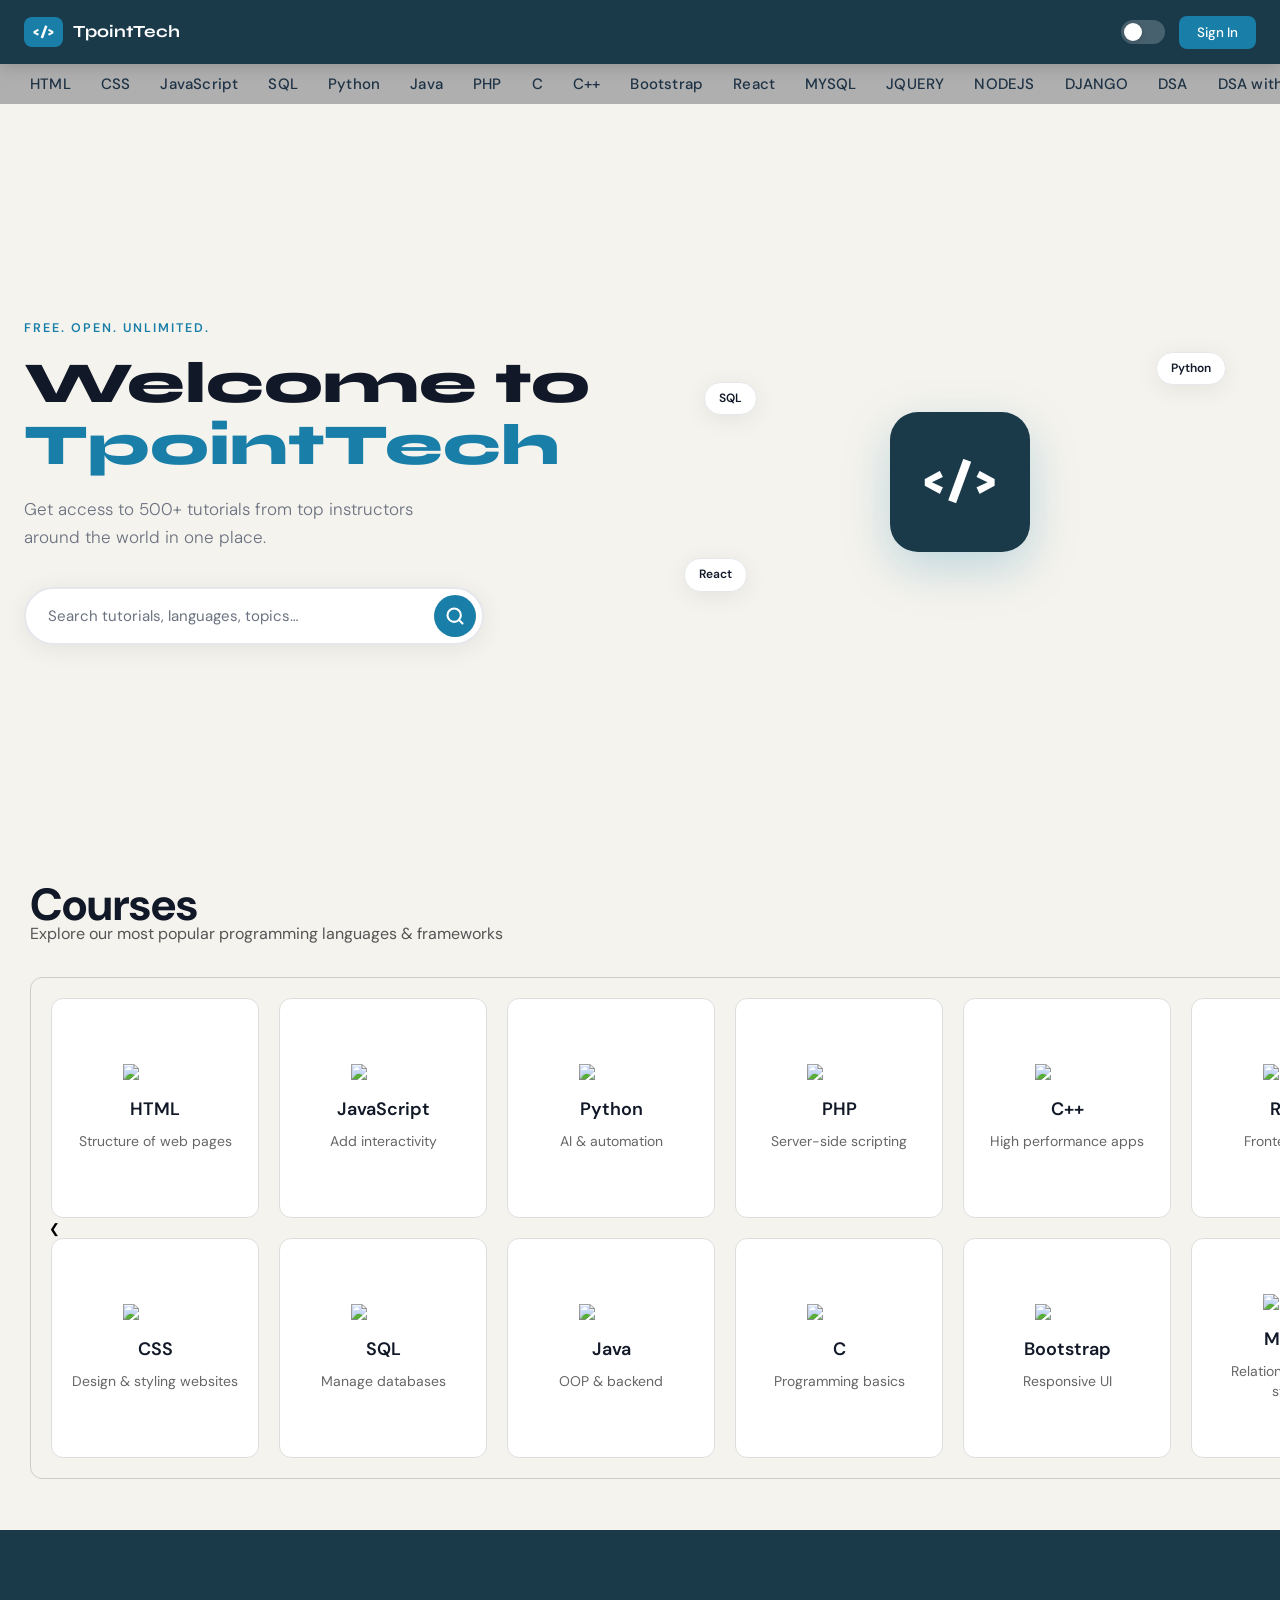
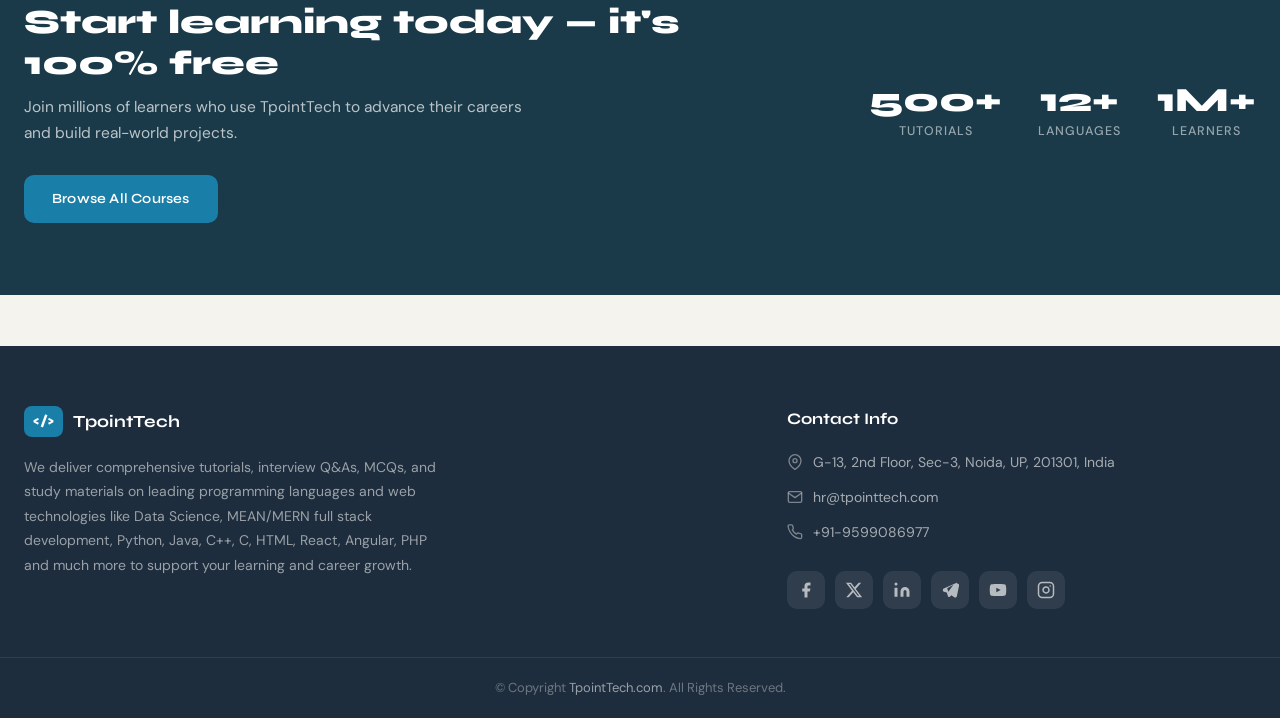
==== index.html @ fef92a85 "Add files via upload" ====
<!DOCTYPE html>
<html lang="en">
<head>
  <meta charset="UTF-8" />
  <meta name="viewport" content="width=device-width, initial-scale=1.0"/>
  <title>TpointTech — Learn to Code</title>
  <link rel="stylesheet" href="style.css" />
  <link href="https://fonts.googleapis.com/css2?family=Syne:wght@400;600;700;800&family=DM+Sans:ital,wght@0,300;0,400;0,500;1,300&display=swap" rel="stylesheet"/>
</head>
<body>

  <!-- ───────────────── NAVBAR ───────────────── -->
  <header class="navbar">
    <nav class="nav-inner">
      <div class="nav-logo">
        <span class="logo-icon">&lt;/&gt;</span>
        <span class="logo-text">TpointTech</span>
      </div>

      

      <div class="nav-right">
        <label class="theme-toggle" title="Toggle dark mode">
          <input type="checkbox" id="themeToggle" />
          <span class="toggle-track">
            <span class="toggle-thumb"></span>
          </span>
        </label>
        <button class="nav-btnn">Sign In</button>
      </div>
    </nav>
  </header>

  <ul class="nav-topics">
        <li><a href="#">HTML</a></li>
        <li><a href="#">CSS</a></li>
        <li><a href="#">JavaScript</a></li>
        <li><a href="#">SQL</a></li>
        <li><a href="#">Python</a></li>
        <li><a href="#">Java</a></li>
        <li><a href="#">PHP</a></li>
        <li><a href="#">C</a></li>
        <li><a href="#">C++</a></li>
        <li><a href="#">Bootstrap</a></li>
        <li><a href="#">React</a></li>
        <li><a href="#">MYSQL</a></li>
        <li><a href="#">JQUERY</a></li>
        <li><a href="#">NODEJS</a></li>
        <li><a href="#">DJANGO</a></li>
        <li><a href="#">DSA</a></li>
        <li><a href="#">DSA with c++ </a></li>
        <li><a href="#">DSA with Java  </a></li>
        <li><a href="#">MONGODB</a></li>
        <li><a href="#">NextJs</a></li>
        <li><a href="#">Angular</a></li>
      </ul>



         
  <!-- ───────────────── HERO ───────────────── -->
  <section class="hero">
    <div class="hero-content">
      <p class="hero-eyebrow">Free. Open. Unlimited.</p>
      <h1 class="hero-title">Welcome to <span class="accent">TpointTech</span></h1>
      <p class="hero-subtitle">Get access to 500+ tutorials from top instructors around the world in one place.</p>

      <form class="search-bar" onsubmit="return false;">
        <input type="text" placeholder="Search tutorials, languages, topics…" />
        <button type="submit">
          <svg xmlns="http://www.w3.org/2000/svg" width="20" height="20" viewBox="0 0 24 24" fill="none"
            stroke="currentColor" stroke-width="2.5" stroke-linecap="round" stroke-linejoin="round">
            <circle cx="11" cy="11" r="8"/><line x1="21" y1="21" x2="16.65" y2="16.65"/>
          </svg>
        </button>
      </form>
    </div>

    <div class="hero-visual">
      <div class="code-badge">
        <span>&lt;/&gt;</span>
      </div>
      <div class="floating-tag tag-1">Python</div>
      <div class="floating-tag tag-2">React</div>
      <div class="floating-tag tag-3">SQL</div>
      <div class="blob"></div>
    </div>
  </section>


<section class="courses-section">

  <div class="left-content">
    <h1>Courses</h1>
    <p>Explore our most popular programming languages & frameworks</p>
  </div>

  <div class="courses-container">

    <button class="nav-btn left" onclick="slideLeft()">❮</button>

    <div class="courses-wrapper" id="slider">

      <!-- CARD -->
      <div class="course-card">
        <img src="https://cdn-icons-png.flaticon.com/512/732/732212.png">
        <h3>HTML</h3>
        <p>Structure of web pages</p>
      </div>

        <!-- CSS -->
      <div class="course-card">
        <img src="https://cdn.jsdelivr.net/gh/devicons/devicon/icons/css3/css3-original.svg">
        <h3>CSS</h3>
        <p>Design & styling websites</p>
      </div>

      <!-- JavaScript -->
      <div class="course-card">
        <img src="https://cdn.jsdelivr.net/gh/devicons/devicon/icons/javascript/javascript-original.svg">
        <h3>JavaScript</h3>
        <p>Add interactivity</p>
      </div>

      <!-- SQL -->
      <div class="course-card">
        <img src="https://cdn.jsdelivr.net/gh/devicons/devicon/icons/mysql/mysql-original.svg">
        <h3>SQL</h3>
        <p>Manage databases</p>
      </div>

      <!-- Python -->
      <div class="course-card">
        <img src="https://cdn.jsdelivr.net/gh/devicons/devicon/icons/python/python-original.svg">
        <h3>Python</h3>
        <p>AI & automation</p>
      </div>

      <!-- Java -->
      <div class="course-card">
        <img src="https://cdn.jsdelivr.net/gh/devicons/devicon/icons/java/java-original.svg">
        <h3>Java</h3>
        <p>OOP & backend</p>
      </div>

      <!-- PHP -->
      <div class="course-card">
        <img src="https://cdn.jsdelivr.net/gh/devicons/devicon/icons/php/php-original.svg">
        <h3>PHP</h3>
        <p>Server-side scripting</p>
      </div>

      <!-- C -->
      <div class="course-card">
        <img src="https://cdn.jsdelivr.net/gh/devicons/devicon/icons/c/c-original.svg">
        <h3>C</h3>
        <p>Programming basics</p>
      </div>

      <!-- C++ -->
      <div class="course-card">
        <img src="https://cdn.jsdelivr.net/gh/devicons/devicon/icons/cplusplus/cplusplus-original.svg">
        <h3>C++</h3>
        <p>High performance apps</p>
      </div>

      <!-- Bootstrap -->
      <div class="course-card">
        <img src="https://cdn.jsdelivr.net/gh/devicons/devicon/icons/bootstrap/bootstrap-original.svg">
        <h3>Bootstrap</h3>
        <p>Responsive UI</p>
      </div>

      <!-- React -->
      <div class="course-card">
        <img src="https://cdn.jsdelivr.net/gh/devicons/devicon/icons/react/react-original.svg">
        <h3>React</h3>
        <p>Frontend library</p>
      </div>

      <!-- MySQL -->
      <div class="course-card">
        <img src="https://cdn.jsdelivr.net/gh/devicons/devicon/icons/mysql/mysql-original.svg">
        <h3>MySQL</h3>
        <p>Relational database system</p>
      </div>

      <!-- jQuery -->
      <div class="course-card">
        <img src="https://cdn.jsdelivr.net/gh/devicons/devicon/icons/jquery/jquery-original.svg">
        <h3>jQuery</h3>
        <p>Simplify JavaScript tasks</p>
      </div>

      <!-- NodeJS -->
      <div class="course-card">
        <img src="https://cdn.jsdelivr.net/gh/devicons/devicon/icons/nodejs/nodejs-original.svg">
        <h3>NodeJS</h3>
        <p>Backend JavaScript runtime</p>
      </div>

      <!-- Django -->
      <div class="course-card">
        <img src="https://cdn.jsdelivr.net/gh/devicons/devicon/icons/django/django-plain.svg">
        <h3>Django</h3>
        <p>Python web framework</p>
      </div>

      <!-- DSA -->
      <div class="course-card">
        <img src="https://cdn-icons-png.flaticon.com/512/2103/2103633.png">
        <h3>DSA</h3>
        <p>Data structures & algorithms</p>
      </div>

      <!-- DSA C++ -->
      <div class="course-card">
        <img src="https://cdn.jsdelivr.net/gh/devicons/devicon/icons/cplusplus/cplusplus-original.svg">
        <h3>DSA with C++</h3>
        <p>DSA using C++</p>
      </div>

      <!-- DSA Java -->
      <div class="course-card">
        <img src="https://cdn.jsdelivr.net/gh/devicons/devicon/icons/java/java-original.svg">
        <h3>DSA with Java</h3>
        <p>DSA using Java</p>
      </div>

      <!-- MongoDB -->
      <div class="course-card">
        <img src="https://cdn.jsdelivr.net/gh/devicons/devicon/icons/mongodb/mongodb-original.svg">
        <h3>MongoDB</h3>
        <p>NoSQL database</p>
      </div>

      <!-- NextJS -->
      <div class="course-card">
        <img src="https://cdn.jsdelivr.net/gh/devicons/devicon/icons/nextjs/nextjs-original.svg">
        <h3>NextJS</h3>
        <p>React fullstack framework</p>
      </div>

      <!-- Angular -->
      <div class="course-card">
        <img src="https://cdn.jsdelivr.net/gh/devicons/devicon/icons/angularjs/angularjs-original.svg">
        <h3>Angular</h3>
        <p>Frontend web framework</p>
      </div>

    </div>

    <button class="nav-btn right" onclick="slideRight()">❯</button>

  </div>
</section>
  <br><br>
 <!-- ───────────────── BANNER ───────────────── -->
  <section class="banner">
    <div class="banner-inner">
      <div class="banner-text">
        <h2>Start learning today — it's 100% free</h2>
        <p>Join millions of learners who use TpointTech to advance their careers and build real-world projects.</p>
        <a href="#courses" class="banner-btn">Browse All Courses</a>
      </div>
      <div class="banner-stats">
        <div class="stat">
          <span class="stat-num">500+</span>
          <span class="stat-label">Tutorials</span>
        </div>
        <div class="stat">
          <span class="stat-num">12+</span>
          <span class="stat-label">Languages</span>
        </div>
        <div class="stat">
          <span class="stat-num">1M+</span>
          <span class="stat-label">Learners</span>
        </div>
      </div>
    </div>
  </section>
<br><br>
  <!-- ───────────────── FOOTER ───────────────── -->
  <footer class="footer">
    <div class="footer-inner">
      <div class="footer-brand">
        <div class="nav-logo">
          <span class="logo-icon">&lt;/&gt;</span>
          <span class="logo-text">TpointTech</span>
        </div>
        <p>We deliver comprehensive tutorials, interview Q&As, MCQs, and study materials on leading programming languages and web technologies like Data Science, MEAN/MERN full stack development, Python, Java, C++, C, HTML, React, Angular, PHP and much more to support your learning and career growth.</p>
      </div>

      <div class="footer-contact">
        <h4>Contact Info</h4>
        <ul>
          <li>
            <svg xmlns="http://www.w3.org/2000/svg" width="16" height="16" viewBox="0 0 24 24" fill="none"
              stroke="currentColor" stroke-width="2" stroke-linecap="round" stroke-linejoin="round">
              <path d="M21 10c0 7-9 13-9 13s-9-6-9-13a9 9 0 0 1 18 0z"/><circle cx="12" cy="10" r="3"/>
            </svg>
            G-13, 2nd Floor, Sec-3, Noida, UP, 201301, India
          </li>
          <li>
            <svg xmlns="http://www.w3.org/2000/svg" width="16" height="16" viewBox="0 0 24 24" fill="none"
              stroke="currentColor" stroke-width="2" stroke-linecap="round" stroke-linejoin="round">
              <path d="M4 4h16c1.1 0 2 .9 2 2v12c0 1.1-.9 2-2 2H4c-1.1 0-2-.9-2-2V6c0-1.1.9-2 2-2z"/>
              <polyline points="22,6 12,13 2,6"/>
            </svg>
            hr@tpointtech.com
          </li>
          <li>
            <svg xmlns="http://www.w3.org/2000/svg" width="16" height="16" viewBox="0 0 24 24" fill="none"
              stroke="currentColor" stroke-width="2" stroke-linecap="round" stroke-linejoin="round">
              <path d="M22 16.92v3a2 2 0 0 1-2.18 2 19.79 19.79 0 0 1-8.63-3.07A19.5 19.5 0 0 1 4.69 12 19.79 19.79 0 0 1 1.65 3.4 2 2 0 0 1 3.62 1.22h3a2 2 0 0 1 2 1.72c.127.96.361 1.903.7 2.81a2 2 0 0 1-.45 2.11L7.91 8.82a16 16 0 0 0 6.29 6.29l.96-.96a2 2 0 0 1 2.11-.45c.907.339 1.85.573 2.81.7A2 2 0 0 1 22 16.92z"/>
            </svg>
            +91-9599086977
          </li>
        </ul>

        <div class="social-links">
          <a href="#" aria-label="Facebook" class="social-link">
            <svg xmlns="http://www.w3.org/2000/svg" width="18" height="18" viewBox="0 0 24 24" fill="currentColor">
              <path d="M18 2h-3a5 5 0 0 0-5 5v3H7v4h3v8h4v-8h3l1-4h-4V7a1 1 0 0 1 1-1h3z"/>
            </svg>
          </a>
          <a href="#" aria-label="Twitter/X" class="social-link">
            <svg xmlns="http://www.w3.org/2000/svg" width="18" height="18" viewBox="0 0 24 24" fill="currentColor">
              <path d="M18.244 2.25h3.308l-7.227 8.26 8.502 11.24H16.17l-5.214-6.817L4.99 21.75H1.68l7.73-8.835L1.254 2.25H8.08l4.713 6.231zm-1.161 17.52h1.833L7.084 4.126H5.117z"/>
            </svg>
          </a>
          <a href="#" aria-label="LinkedIn" class="social-link">
            <svg xmlns="http://www.w3.org/2000/svg" width="18" height="18" viewBox="0 0 24 24" fill="currentColor">
              <path d="M16 8a6 6 0 0 1 6 6v7h-4v-7a2 2 0 0 0-2-2 2 2 0 0 0-2 2v7h-4v-7a6 6 0 0 1 6-6zM2 9h4v12H2z"/>
              <circle cx="4" cy="4" r="2"/>
            </svg>
          </a>
          <a href="#" aria-label="Telegram" class="social-link">
            <svg xmlns="http://www.w3.org/2000/svg" width="18" height="18" viewBox="0 0 24 24" fill="currentColor">
              <path d="M21.198 2.433a2.242 2.242 0 0 0-1.022.215l-16.5 7.5a2.25 2.25 0 0 0 .126 4.073l3.9 1.205 1.569 4.861a1.5 1.5 0 0 0 2.54.569l2.012-2.013 3.818 2.805a2.25 2.25 0 0 0 3.484-1.352l3-14.25a2.25 2.25 0 0 0-2.927-2.613zM9.75 14.47l-1.5-4.64 8.25-4.73-6.75 9.37z"/>
            </svg>
          </a>
          <a href="#" aria-label="YouTube" class="social-link">
            <svg xmlns="http://www.w3.org/2000/svg" width="18" height="18" viewBox="0 0 24 24" fill="currentColor">
              <path d="M22.54 6.42a2.78 2.78 0 0 0-1.95-1.96C18.88 4 12 4 12 4s-6.88 0-8.59.46a2.78 2.78 0 0 0-1.95 1.96A29 29 0 0 0 1 12a29 29 0 0 0 .46 5.58A2.78 2.78 0 0 0 3.41 19.6C5.12 20 12 20 12 20s6.88 0 8.59-.46a2.78 2.78 0 0 0 1.95-1.95A29 29 0 0 0 23 12a29 29 0 0 0-.46-5.58zM9.75 15.02V8.98L15.5 12l-5.75 3.02z"/>
            </svg>
          </a>
          <a href="#" aria-label="Instagram" class="social-link">
            <svg xmlns="http://www.w3.org/2000/svg" width="18" height="18" viewBox="0 0 24 24" fill="none"
              stroke="currentColor" stroke-width="2" stroke-linecap="round" stroke-linejoin="round">
              <rect x="2" y="2" width="20" height="20" rx="5" ry="5"/>
              <path d="M16 11.37A4 4 0 1 1 12.63 8 4 4 0 0 1 16 11.37z"/>
              <line x1="17.5" y1="6.5" x2="17.51" y2="6.5"/>
            </svg>
          </a>
        </div>
      </div>
    </div>

    <div class="footer-bottom">
      <p>© Copyright <a href="#">TpointTech.com</a>. All Rights Reserved.</p>
    </div>
  </footer>


  <script src="script.js"></script>
</body>
</html>
---- style.css ----
/* ─────────────────────────────────────────
   TpointTech — style.css
   Font: Syne (headings) + DM Sans (body)
   Theme: Clean light, dark mode togglable
───────────────────────────────────────── */

/* ── CSS Variables ── */
:root {
  --bg:           #f5f3ee;
  --bg-card:      #ffffff;
  --bg-nav:       #1a3a4a;
  --bg-footer:    #1e2d3d;
  --text-primary: #111827;
  --text-muted:   #6b7280;
  --text-nav:     #e2eff8;
  --accent:       #1a7fa8;
  --accent-light: #d0eaf5;
  --border:       #e5e7eb;
  --shadow:       0 4px 24px rgba(0,0,0,0.07);
  --shadow-hover: 0 12px 40px rgba(0,0,0,0.13);
  --radius:       14px;
  --transition:   0.25s cubic-bezier(.4,0,.2,1);
}

/* Dark mode */
body.dark {
  --bg:           #0f1923;
  --bg-card:      #162233;
  --bg-nav:       #0a1520;
  --bg-footer:    #0a1520;
  --text-primary: #e8f0f7;
  --text-muted:   #8ba3b8;
  --border:       #1e3245;
  --accent-light: #0d2f45;
  --shadow:       0 4px 24px rgba(0,0,0,0.3);
  --shadow-hover: 0 12px 40px rgba(0,0,0,0.5);
}

/* ── Reset & Base ── */
*, *::before, *::after { box-sizing: border-box; margin: 0; padding: 0; }

html { scroll-behavior: smooth; }

body {
  font-family: 'DM Sans', sans-serif;
  background: var(--bg);
  color: var(--text-primary);
  line-height: 1.6;
  transition: background var(--transition), color var(--transition);
}

a { text-decoration: none; color: inherit; }

img { max-width: 100%; display: block; }

/* ── Navbar ── */
.navbar {
  position: sticky;
  top: 0;
  z-index: 100;
  background: var(--bg-nav);
  box-shadow: 0 2px 16px rgba(0,0,0,0.18);
}

.nav-inner {
  max-width: 1280px;
  margin: 0 auto;
  padding: 0 24px;
  display: flex;
  align-items: center;
  justify-content: space-between;
  gap: 20px;
  height: 64px;
}

/* Logo */
.nav-logo {
  display: flex;
  align-items: center;
  gap: 10px;
  flex-shrink: 0;
  color: #fff;
}

.logo-icon {
  background: var(--accent);
  color: #fff;
  font-family: 'Syne', sans-serif;
  font-weight: 800;
  font-size: 13px;
  padding: 5px 9px;
  border-radius: 8px;
  letter-spacing: -0.5px;
}

.logo-text {
  font-family: 'Syne', sans-serif;
  font-weight: 700;
  font-size: 17px;
  color: #fff;
}

/* Topic Links */
.nav-topics {
  width: 100%;
  height: 40px;
  list-style: none;
  display: flex;
  align-items: center;
  justify-content: space-around;
  gap: 10px;
  flex: 1;
  overflow-x: auto;
  padding-left: 20px;
  padding-right: 20px;
  scrollbar-width: none;
  background-color: #afafaf;
}
.nav-topics::-webkit-scrollbar { display: none; }

.nav-topics a {
  /* color: var(--text-nav); */
  font-size: 15px;
  font-weight: 500;
  padding: 6px 10px;
  border-radius: 6px;
  white-space: nowrap;
  transition: background var(--transition), color var(--transition);
  letter-spacing: 0.2px;
  color: #1e3245;
}
.nav-topics a:hover {
  background: rgba(255,255,255,0.12);
  color: #1e3245;
}

/* Nav Right */
.nav-right {
  display: flex;
  align-items: center;
  gap: 14px;
  flex-shrink: 0;
}

.nav-btnn {
  background: var(--accent);
  color: #fff;
  border: none;
  padding: 8px 18px;
  border-radius: 8px;
  font-family: 'DM Sans', sans-serif;
  font-size: 13.5px;
  font-weight: 500;
  cursor: pointer;
  transition: opacity var(--transition), transform var(--transition);
}
.nav-btnn:hover { opacity: 0.88; transform: translateY(-1px); }

/* ── Theme Toggle ── */
.theme-toggle { cursor: pointer; display: flex; align-items: center; }
.theme-toggle input { display: none; }

.toggle-track {
  width: 44px;
  height: 24px;
  background: rgba(255,255,255,0.2);
  border-radius: 12px;
  position: relative;
  transition: background var(--transition);
  display: flex;
  align-items: center;
  padding: 0 3px;
}
.theme-toggle input:checked + .toggle-track { background: var(--accent); }

.toggle-thumb {
  width: 18px;
  height: 18px;
  background: #fff;
  border-radius: 50%;
  transition: transform var(--transition);
  box-shadow: 0 1px 4px rgba(0,0,0,0.2);
}
.theme-toggle input:checked + .toggle-track .toggle-thumb { transform: translateX(20px); }

/* ── Hero ── */
.hero {
  max-width: 1280px;
  height: 85vh;
  margin: 0 auto;
  padding: 80px 24px 90px;
  display: grid;
  grid-template-columns: 1fr 1fr;
  gap: 48px;
  align-items: center;
}

.hero-eyebrow {
  font-size: 12.5px;
  font-weight: 600;
  letter-spacing: 2px;
  text-transform: uppercase;
  color: var(--accent);
  margin-bottom: 14px;
}

.hero-title {
  font-family: 'Syne', sans-serif;
  font-size: clamp(36px, 5vw, 58px);
  font-weight: 800;
  line-height: 1.08;
  color: var(--text-primary);
  margin-bottom: 18px;
}

.hero-title .accent { color: var(--accent); }

.hero-subtitle {
  font-size: 17px;
  color: var(--text-muted);
  max-width: 440px;
  margin-bottom: 36px;
  font-weight: 300;
  line-height: 1.65;
}

/* Search Bar */
.search-bar {
  display: flex;
  align-items: center;
  background: var(--bg-card);
  border: 2px solid var(--border);
  border-radius: 50px;
  padding: 6px 6px 6px 22px;
  max-width: 460px;
  box-shadow: var(--shadow);
  transition: border-color var(--transition), box-shadow var(--transition);
}
.search-bar:focus-within {
  border-color: var(--accent);
  box-shadow: 0 0 0 4px var(--accent-light);
}

.search-bar input {
  flex: 1;
  border: none;
  outline: none;
  background: transparent;
  font-family: 'DM Sans', sans-serif;
  font-size: 15px;
  color: var(--text-primary);
}
.search-bar input::placeholder { color: var(--text-muted); }

.search-bar button {
  background: var(--accent);
  color: #fff;
  border: none;
  width: 42px;
  height: 42px;
  border-radius: 50%;
  display: flex;
  align-items: center;
  justify-content: center;
  cursor: pointer;
  flex-shrink: 0;
  transition: opacity var(--transition), transform var(--transition);
}
.search-bar button:hover { opacity: 0.88; transform: scale(1.06); }

/* Hero Visual */
.hero-visual {
  position: relative;
  display: flex;
  align-items: center;
  justify-content: center;
  height: 320px;
}




@keyframes blobMorph {
  0%,100% { border-radius: 60% 40% 55% 45% / 50% 60% 40% 50%; }
  33%      { border-radius: 45% 55% 40% 60% / 60% 40% 55% 45%; }
  66%      { border-radius: 55% 45% 60% 40% / 40% 55% 45% 60%; }
}

.code-badge {
  position: relative;
  z-index: 2;
  background: var(--bg-nav);
  color: #fff;
  font-family: 'Syne', sans-serif;
  font-weight: 800;
  font-size: 44px;
  width: 140px;
  height: 140px;
  border-radius: 28px;
  display: flex;
  align-items: center;
  justify-content: center;
  box-shadow: 0 16px 48px rgba(26,127,168,0.25);
  animation: floatBadge 4s ease-in-out infinite;
}

@keyframes floatBadge {
  0%,100% { transform: translateY(0); }
  50%      { transform: translateY(-10px); }
}

.floating-tag {
  position: absolute;
  background: var(--bg-card);
  border: 1.5px solid var(--border);
  font-size: 12px;
  font-weight: 600;
  padding: 6px 14px;
  border-radius: 50px;
  color: var(--text-primary);
  box-shadow: var(--shadow);
  z-index: 3;
  animation: floatBadge 4s ease-in-out infinite;
}

.tag-1 { top: 30px; right: 30px; animation-delay: 0.5s; }
.tag-2 { bottom: 50px; left: 20px; animation-delay: 1s; }
.tag-3 { top: 60px; left: 40px; animation-delay: 1.5s; }



/* ── Courses Section ── */
.courses-section {
  display: block;   
  padding-left: 30px;
}


.left-content {
  margin-bottom: 30px;
}

.left-content h1 {
  font-size: 45px;
  font-weight: bold;
}

.left-content p {
  color: #555;
  margin-top: -20px;
  line-height: 1.6;
}

/* CONTAINER */

.courses-container {
  position: relative;
  border: 1px solid #ccc;
  border-radius: 12px;
  padding: 20px;
  overflow: hidden;
  width: 1400px;   
  margin: auto;
}

.courses-wrapper {
  display: grid;
  grid-auto-flow: column;
  grid-template-rows: repeat(2, 220px);
  grid-auto-columns: 208px;
  gap: 20px;
  overflow-x: auto;
  scroll-behavior: smooth;
  width: 100%;
}

.courses-wrapper::-webkit-scrollbar {
  display: none;
}

/* CARD */
.course-card {
  background: #fff;
  border: 1px solid #ddd;
  border-radius: 12px;
  padding: 25px 15px;
  text-align: center;

  display: flex;
  flex-direction: column;
  align-items: center;
  justify-content: center;

  transition: 0.3s;
}

/* IMAGE PERFECT CENTER */
.course-card img {
  width: 65px;
  margin-bottom: 15px;
}

/* TITLE */
.course-card h3 {
  font-size: 18px;
  margin-bottom: 8px;
  font-weight: 600;
}

/* DESC */
.course-card p {
  font-size: 14px;
  color: #666;
  line-height: 1.4;
}

/* HOVER */
.course-card:hover {
  transform: translateY(-5px);
  box-shadow: 0 8px 20px rgba(0,0,0,0.1);
}

/* BUTTONS */
.nav-btn {
  position: absolute;
  top: 50%;
  transform: translateY(-50%);
  padding: 12px 16px;
  background-color: transparent;
  border: 2px solid transparent ;
  cursor: pointer;
  z-index: 20;
}

.left { left: 0; }
.right { right: 0; }

.nav-btn:hover{
  border-radius: 50%;
  border: 1px solid #ccc;

}


/* ── Banner ── */
.banner {
  background: var(--bg-nav);
  color: #fff;
  padding: 72px 24px;
}

.banner-inner {
  max-width: 1280px;
  margin: 0 auto;
  display: grid;
  grid-template-columns: 1fr auto;
  gap: 48px;
  align-items: center;
}

.banner-text h2 {
  font-family: 'Syne', sans-serif;
  font-size: clamp(22px, 3vw, 34px);
  font-weight: 800;
  margin-bottom: 12px;
  line-height: 1.2;
}

.banner-text p {
  font-size: 15.5px;
  color: rgba(255,255,255,0.7);
  max-width: 500px;
  margin-bottom: 28px;
  line-height: 1.65;
}

.banner-btn {
  display: inline-block;
  background: var(--accent);
  color: #fff;
  padding: 13px 28px;
  border-radius: 10px;
  font-family: 'Syne', sans-serif;
  font-weight: 600;
  font-size: 14px;
  transition: opacity var(--transition), transform var(--transition);
  letter-spacing: 0.2px;
}
.banner-btn:hover { opacity: 0.88; transform: translateY(-2px); }

.banner-stats {
  display: flex;
  gap: 36px;
}

.stat {
  display: flex;
  flex-direction: column;
  align-items: center;
  gap: 4px;
  text-align: center;
}

.stat-num {
  font-family: 'Syne', sans-serif;
  font-size: 34px;
  font-weight: 800;
  color: #fff;
  line-height: 1;
}

.stat-label {
  font-size: 12.5px;
  color: rgba(255,255,255,0.55);
  text-transform: uppercase;
  letter-spacing: 1px;
  font-weight: 500;
}

/* ── Footer ── */
.footer {
  background: var(--bg-footer);
  color: rgba(255,255,255,0.75);
  padding-top: 60px;
}

.footer-inner {
  max-width: 1280px;
  margin: 0 auto;
  padding: 0 24px 48px;
  display: grid;
  grid-template-columns: 1.5fr 1fr;
  gap: 60px;
}

.footer-brand .nav-logo { margin-bottom: 18px; }
.footer-brand .logo-text { color: #fff; }

.footer-brand p {
  font-size: 14px;
  line-height: 1.75;
  color: rgba(255,255,255,0.55);
  max-width: 420px;
}

.footer-contact h4 {
  font-family: 'Syne', sans-serif;
  font-size: 16px;
  font-weight: 700;
  color: #fff;
  margin-bottom: 20px;
}

.footer-contact ul {
  list-style: none;
  display: flex;
  flex-direction: column;
  gap: 14px;
}

.footer-contact li {
  display: flex;
  align-items: flex-start;
  gap: 10px;
  font-size: 14px;
  color: rgba(255,255,255,0.6);
  line-height: 1.5;
}

.footer-contact li svg { flex-shrink: 0; margin-top: 2px; opacity: 0.7; }

/* Social Links */
.social-links {
  display: flex;
  gap: 10px;
  margin-top: 28px;
}

.social-link {
  width: 38px;
  height: 38px;
  background: rgba(255,255,255,0.08);
  border-radius: 10px;
  display: flex;
  align-items: center;
  justify-content: center;
  color: rgba(255,255,255,0.65);
  transition: background var(--transition), color var(--transition), transform var(--transition);
}

.social-link:hover {
  background: var(--accent);
  color: #fff;
  transform: translateY(-3px);
}

/* Footer Bottom */
.footer-bottom {
  border-top: 1px solid rgba(255,255,255,0.08);
  padding: 20px 24px;
  text-align: center;
  font-size: 13px;
  color: rgba(255,255,255,0.35);
}

.footer-bottom a { color: rgba(255,255,255,0.55); }
.footer-bottom a:hover { color: var(--accent); }

/* ── Animations on Load ── */
@keyframes fadeUp {
  from { opacity: 0; transform: translateY(22px); }
  to   { opacity: 1; transform: translateY(0); }
}

.hero-eyebrow  { animation: fadeUp .55s ease both; }
.hero-title    { animation: fadeUp .55s ease .08s both; }
.hero-subtitle { animation: fadeUp .55s ease .16s both; }
.search-bar    { animation: fadeUp .55s ease .24s both; }
.hero-visual   { animation: fadeUp .65s ease .3s both; }

/* ── Responsive ── */
@media (max-width: 960px) {
  .hero { grid-template-columns: 1fr; text-align: center; padding: 60px 24px 70px; }
  .hero-subtitle { max-width: 100%; margin: 0 auto 32px; }
  .search-bar { max-width: 100%; }
  .hero-visual { height: 240px; }
  .banner-inner { grid-template-columns: 1fr; }
  .banner-stats { justify-content: center; }
  .footer-inner { grid-template-columns: 1fr; gap: 40px; }
}

@media (max-width: 640px) {
  .nav-topics { display: none; }
  .courses-grid { grid-template-columns: repeat(auto-fill, minmax(150px, 1fr)); }
  .banner-stats { flex-wrap: wrap; gap: 24px; }
}
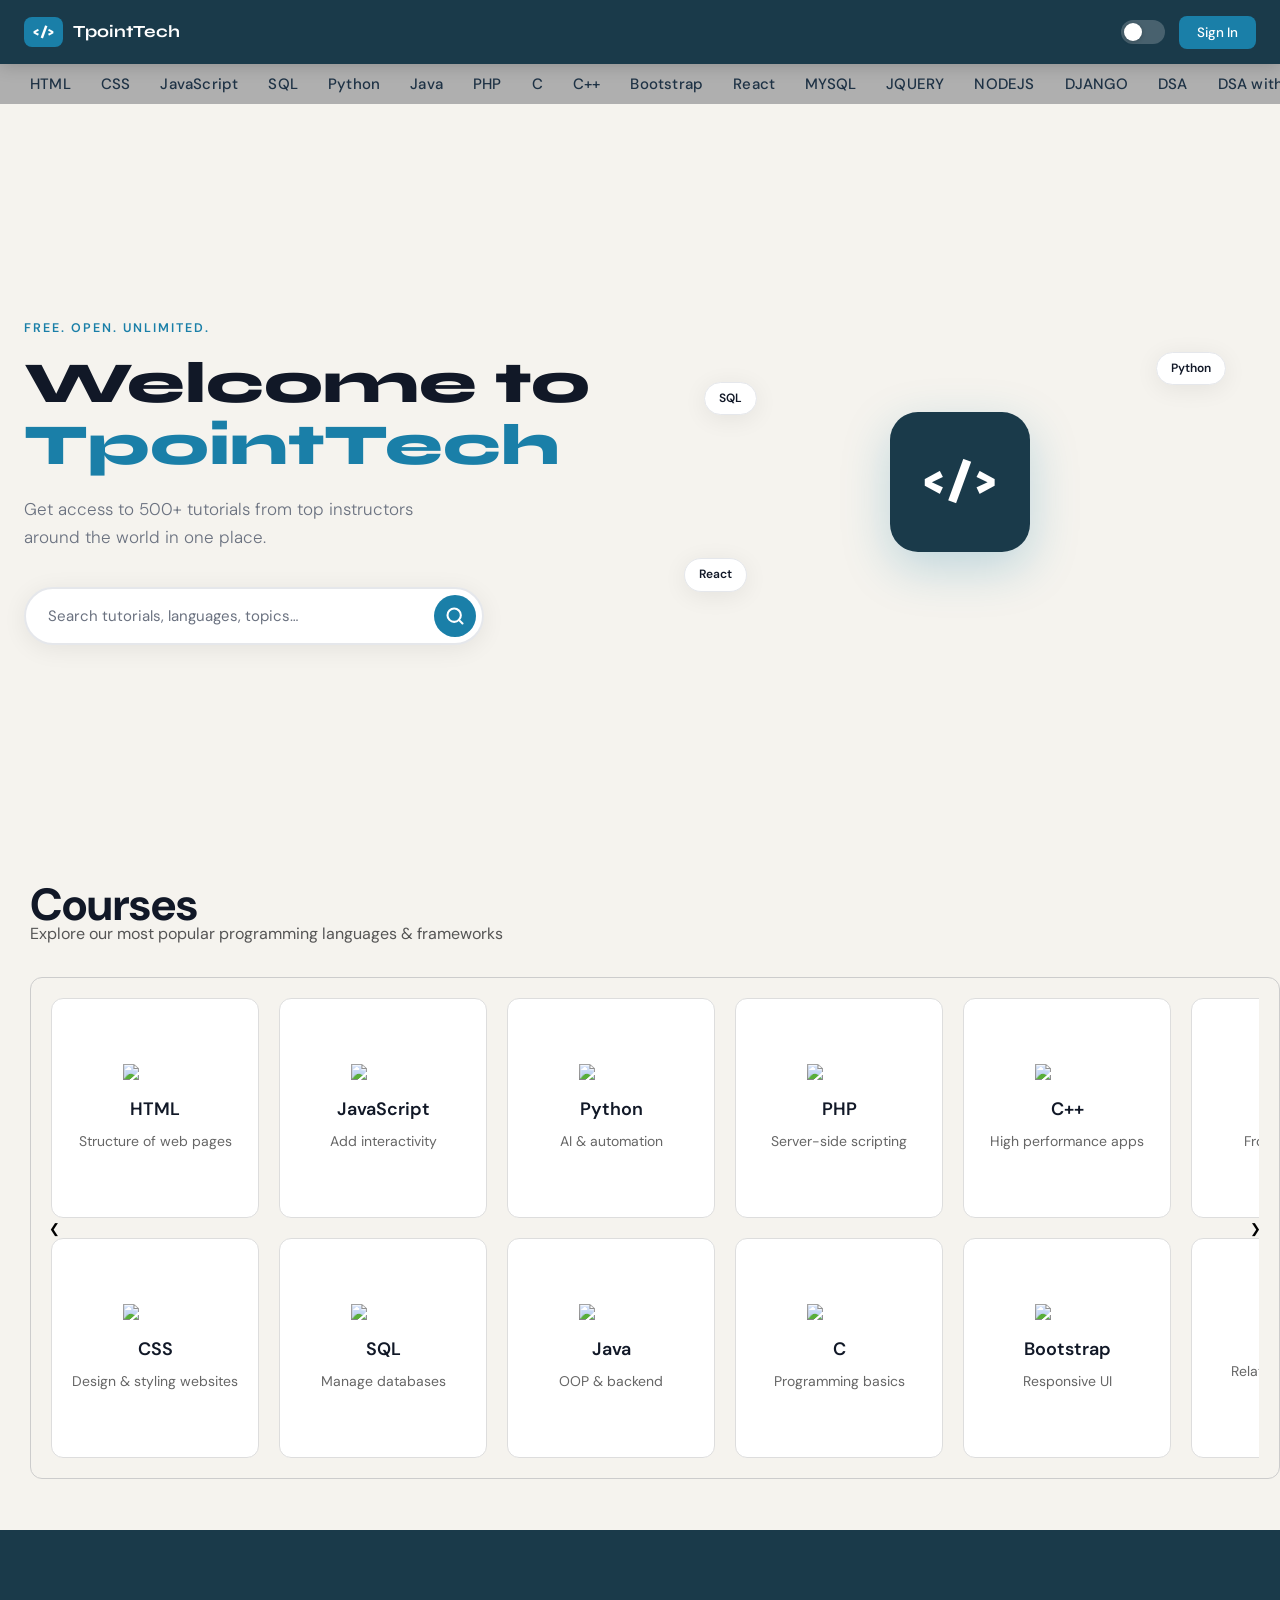
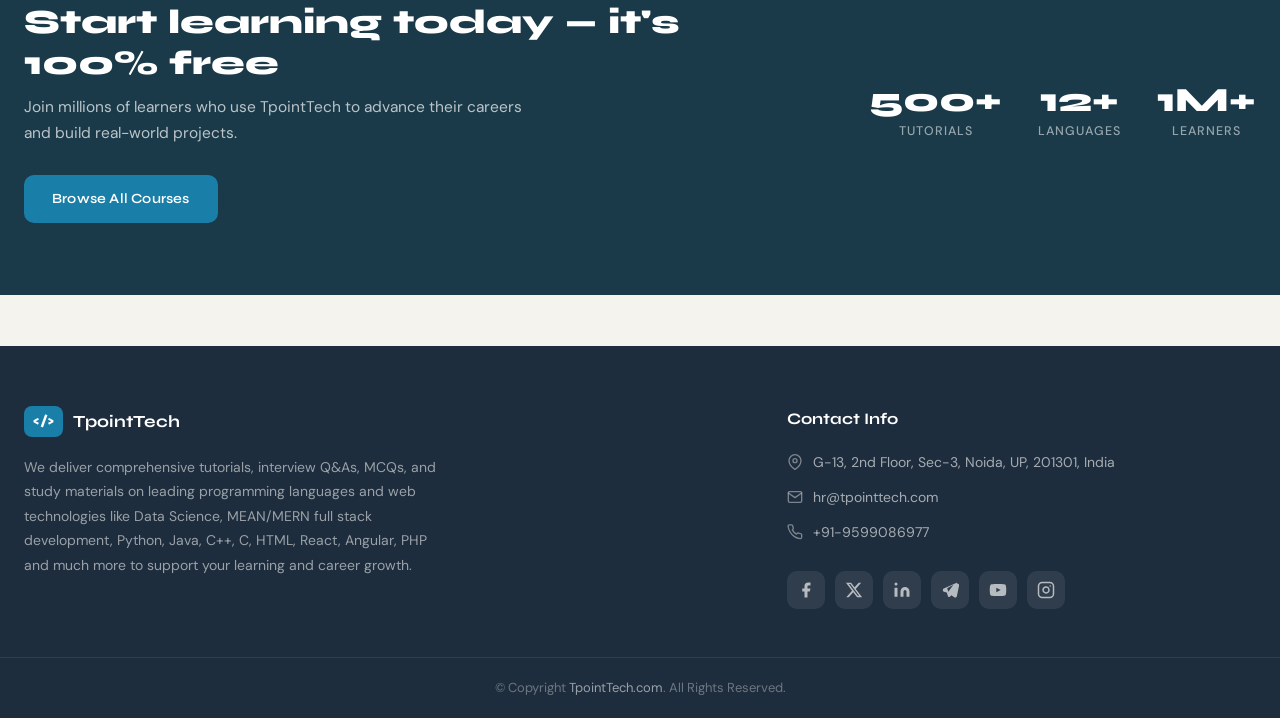
==== commit bab52308: "Update index.html" ====
--- a/index.html
+++ b/index.html
@@ -32,7 +32,7 @@
   </header>
 
   <ul class="nav-topics">
-        <li><a href="#">HTML</a></li>
+        <li><a href="html-page.html">HTML</a></li>
         <li><a href="#">CSS</a></li>
         <li><a href="#">JavaScript</a></li>
         <li><a href="#">SQL</a></li>
@@ -365,4 +365,4 @@
 
   <script src="script.js"></script>
 </body>
-</html>+</html>
--- a/style.css
+++ b/style.css
@@ -1,8 +1,4 @@
-/* ─────────────────────────────────────────
-   TpointTech — style.css
-   Font: Syne (headings) + DM Sans (body)
-   Theme: Clean light, dark mode togglable
-───────────────────────────────────────── */
+
 
 /* ── CSS Variables ── */
 :root {
@@ -47,6 +43,7 @@
   color: var(--text-primary);
   line-height: 1.6;
   transition: background var(--transition), color var(--transition);
+  overflow-x: hidden;
 }
 
 a { text-decoration: none; color: inherit; }
@@ -130,8 +127,9 @@
   color: #1e3245;
 }
 .nav-topics a:hover {
-  background: rgba(255,255,255,0.12);
-  color: #1e3245;
+  background: #1e324590;
+  /* color: #1e3245; */
+  color: white;
 }
 
 /* Nav Right */
@@ -359,7 +357,8 @@
   border-radius: 12px;
   padding: 20px;
   overflow: hidden;
-  width: 1400px;   
+  width: 100%;
+  max-width: 1400px;
   margin: auto;
 }
 
@@ -441,6 +440,15 @@
 
 }
 
+body.dark .course-card{
+  background: #162233;
+  color: #1a7fa8;
+}
+body.dark .nav-btn{
+  background-color: transparent;
+  border: 2px solid transparent ;
+  color: #ccc;
+}
 
 /* ── Banner ── */
 .banner {
@@ -633,4 +641,4 @@
   .nav-topics { display: none; }
   .courses-grid { grid-template-columns: repeat(auto-fill, minmax(150px, 1fr)); }
   .banner-stats { flex-wrap: wrap; gap: 24px; }
-}+}
